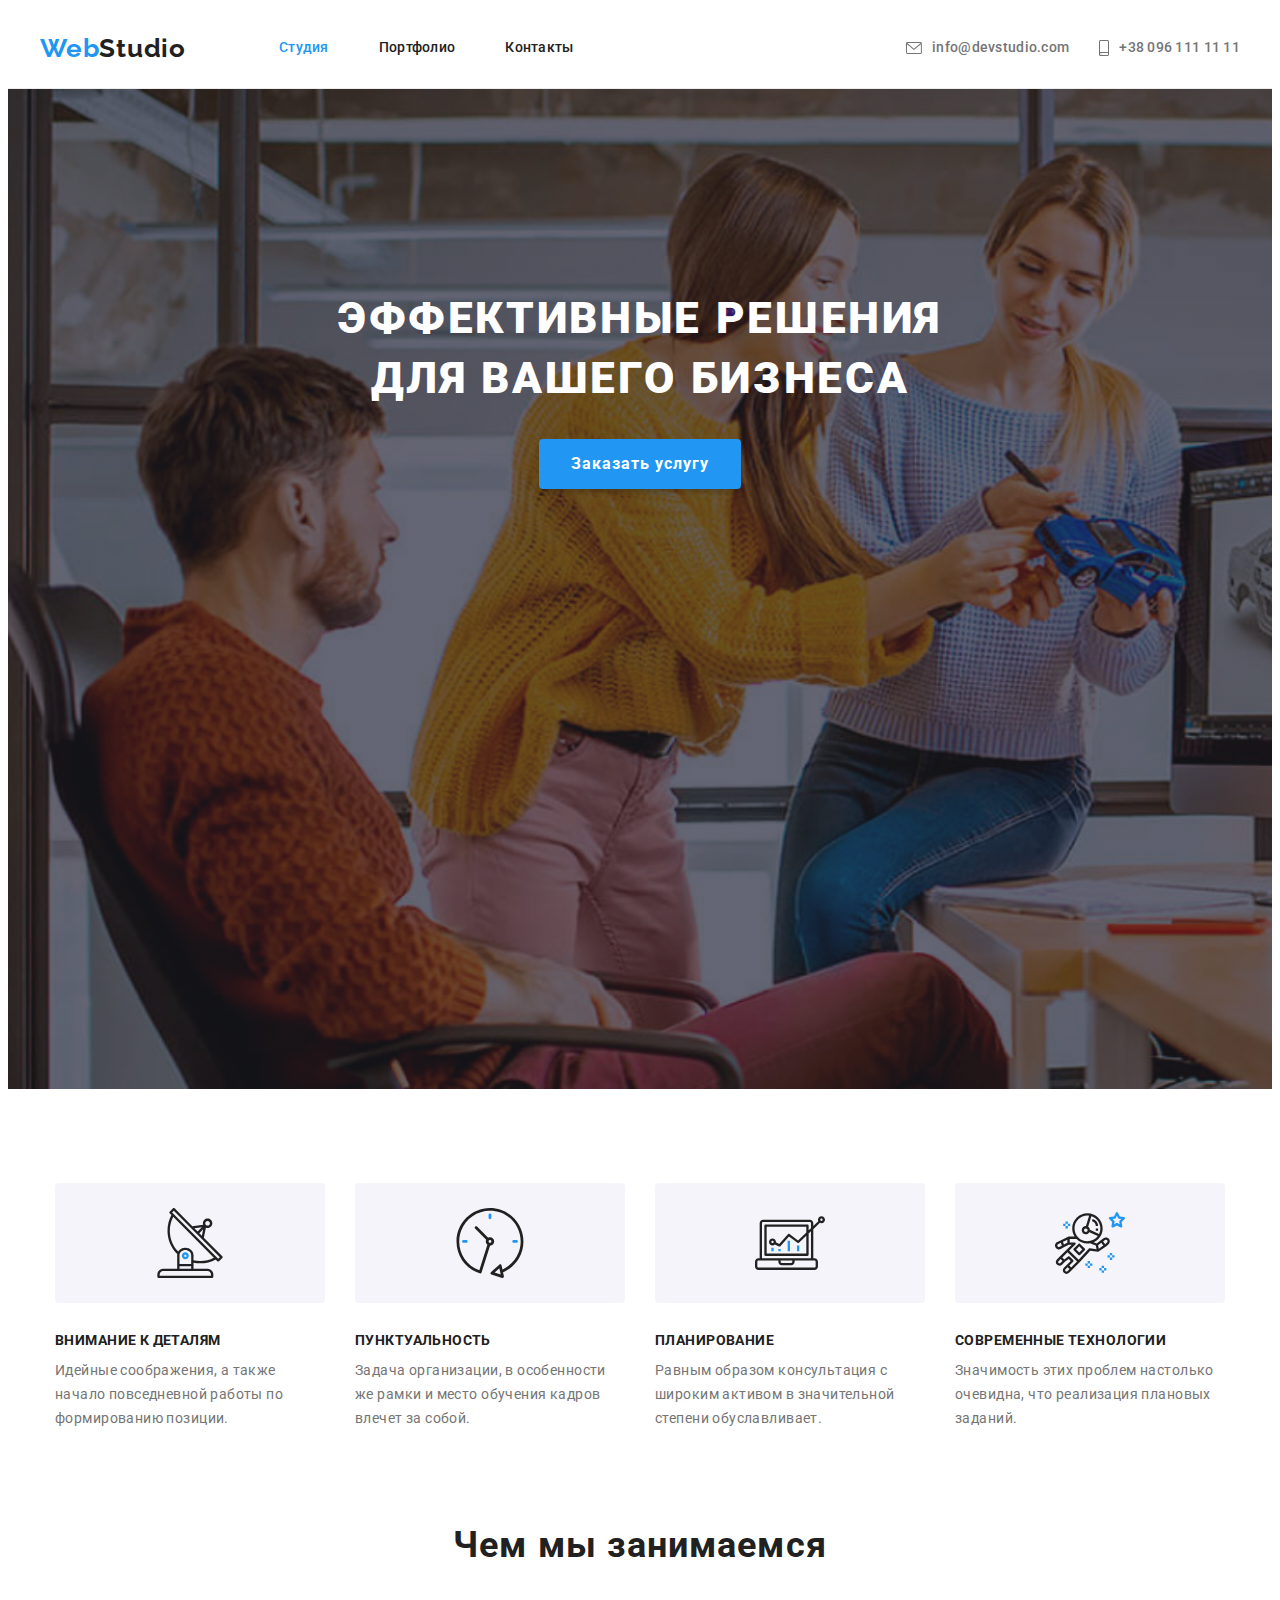
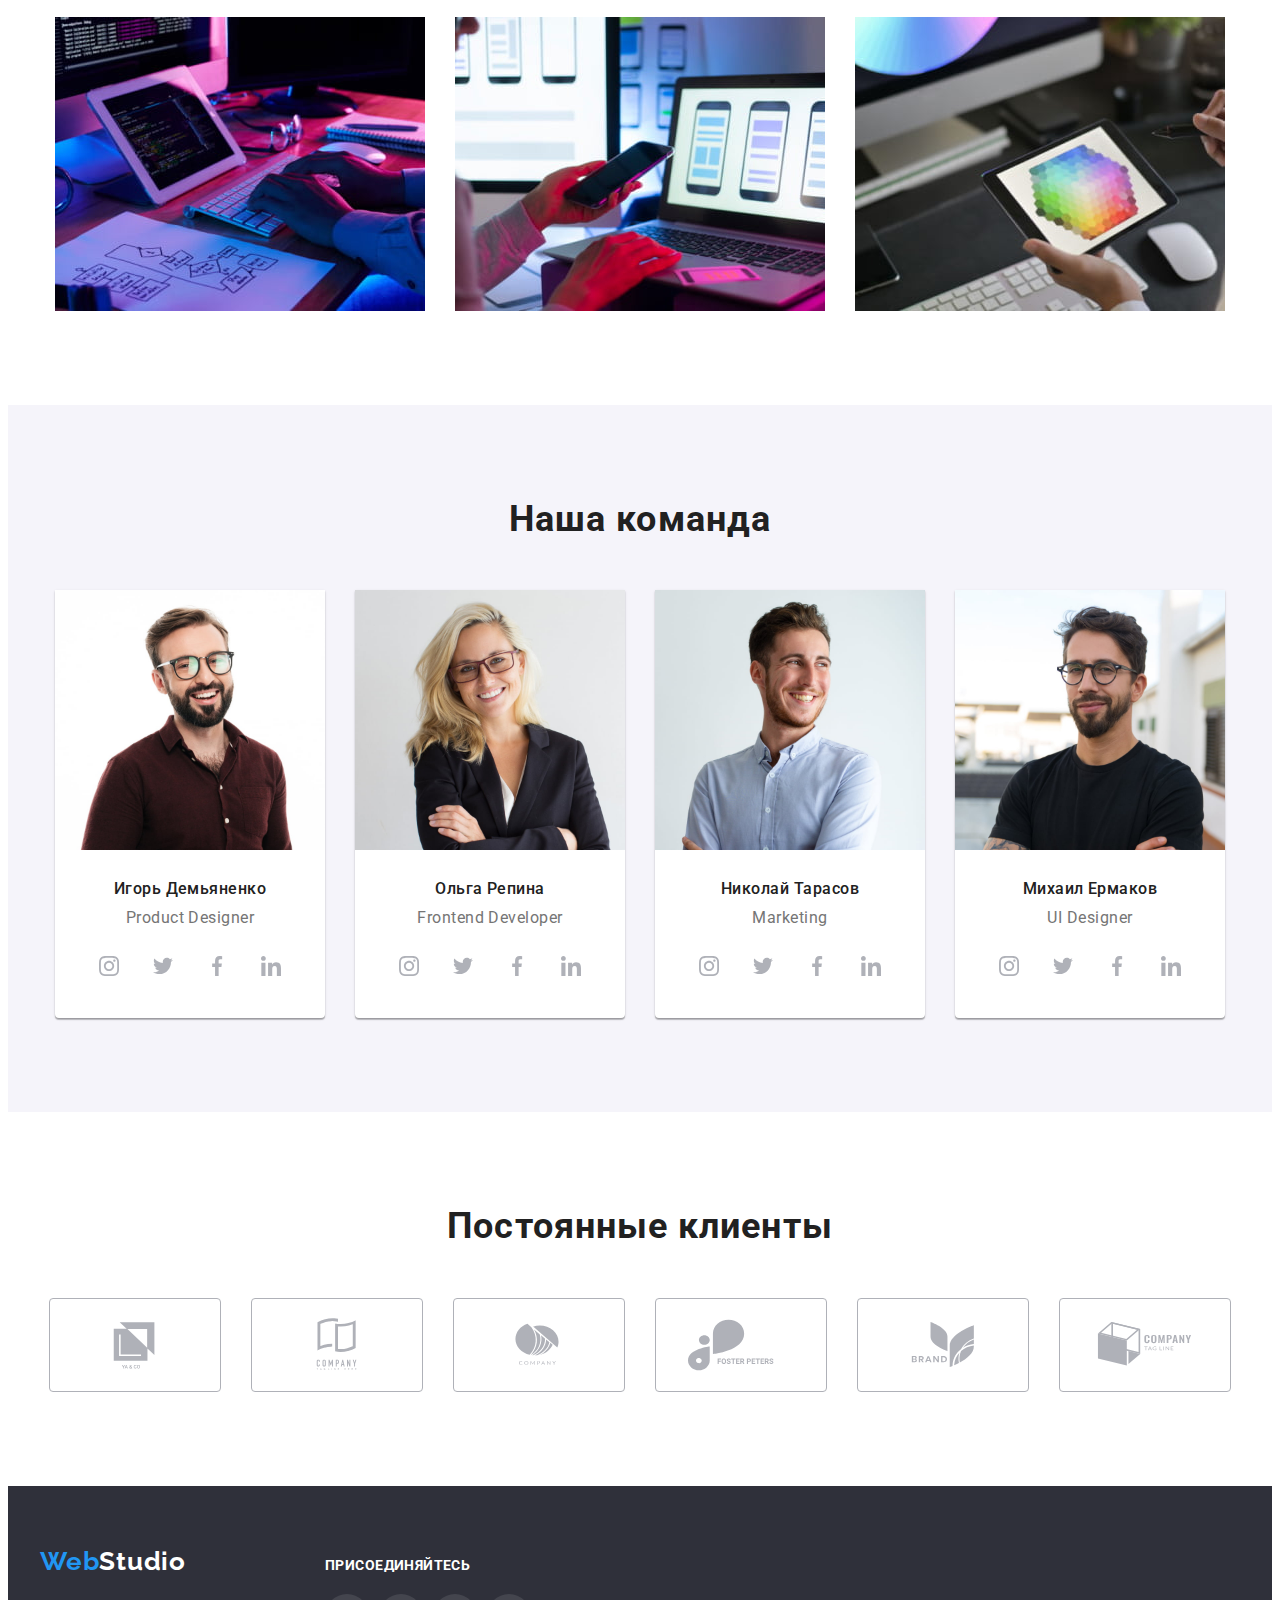
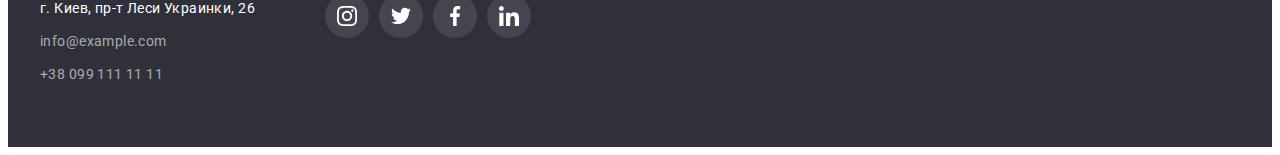
==== index.html @ 0c23c4dd "Initial commit" ====
<!DOCTYPE html>
<html lang="ru">

<head>
    <meta charset="UTF-8">
    <meta http-equiv="X-UA-Compatible" content="IE=edge">
    <meta name="viewport" content="width=device-width, initial-scale=1.0">
    <title>Document</title>    

    <link rel="preconnect" href="https://fonts.googleapis.com">
    <link rel="preconnect" href="https://fonts.gstatic.com" crossorigin>
    <link href="https://fonts.googleapis.com/css2?family=Raleway:wght@700&family=Roboto:wght@400;500;700;900&display=swap"
        rel="stylesheet">

    <link rel="stylesheet" href="https://cdnjs.cloudflare.com/ajax/libs/modern-normalize/1.1.0/modern-normalize.min.css"
        integrity="sha512-wpPYUAdjBVSE4KJnH1VR1HeZfpl1ub8YT/NKx4PuQ5NmX2tKuGu6U/JRp5y+Y8XG2tV+wKQpNHVUX03MfMFn9Q=="
        crossorigin="anonymous" referrerpolicy="no-referrer" />

    <link rel="stylesheet" href="./css/styles.css">
</head>

<body>
    <header class="header">
        <div class="container">
            <nav class="header__navigation navigation">
                <a class="navigation__logo logo" href="./index.html">
                    <p><span class="logo_accent">Web</span>Studio</p>
                </a>
                <ul class="navigation__list">
                    <li class="navigation__item">
                        <a class="navigation__link current" href="./index.html">Студия</a>
                    </li>
                    <li class="navigation__item">
                        <a class="navigation__link" href="./portfolio.html">Портфолио</a>
                    </li>
                    <li class="navigation__item">
                        <a class="navigation__link" href="#">Контакты</a>
                    </li>
                </ul>
            </nav>
            <ul class="contacts__list">
                <li class="contacts__item contacts__item_mail">
                    <a class="contacts__link" href="mailto:info@devstudio.com">
                        <svg class="contacts__link_mail">
                            <use href="./images/icons.svg#mail"></use>                            
                        </svg>
                        info@devstudio.com</a>
                </li>
                <li class="contacts__item contacts__item_phone">
                    <a class="contacts__link" href="tel:+380961111111">
                        <svg class="contacts__link_phone">
                            <use href="./images/icons.svg#smartphone"></use>
                        </svg>
                        +38 096 111 11 11</a>
                </li>
            </ul>
        </div>                
    </header>

    <main>
        <!-- hero -->
        <section class="hero hero_owerlay">
            <div class="container">
                <h1 class="hero__title">Эффективные решения для вашего бизнеса</h1>
                <button class="hero__button-order button" type="button">Заказать услугу</button>
            </div>            
        </section>

        <!-- features -->
        <section class="features section">
            <div class="container">
                <h2 class="features__title visually-hidden" aria-hidden="true" tabindex="-1">Наши особенности</h2>
                <ul class="features__list">
                    <li class="features__item">
                        <div class="features__icons">
                            <svg class="features__icon">
                                <use href="./images/icons.svg#antenna-1"></use>
                            </svg>
                        </div>
                        <h3 class="features__title">Внимание к деталям</h3>
                        <p class="features__description">Идейные соображения, а также начало повседневной работы по формированию
                            позиции.</p>
                    </li>
                    <li class="features__item">
                        <div class="features__icons">
                            <svg class="features__icon">
                                <use href="./images/icons.svg#clock-2"></use>
                            </svg>
                        </div>
                        <h3 class="features__title">Пунктуальность</h3>
                        <p class="features__description">Задача организации, в особенности же рамки и место обучения кадров влечет за
                            собой.</p>
                    </li>
                    <li class="features__item">
                        <div class="features__icons">
                            <svg class="features__icon">
                                <use href="./images/icons.svg#diagram-3"></use>
                            </svg>
                        </div>
                        <h3 class="features__title">Планирование</h3>
                        <p class="features__description">Равным образом консультация с широким активом в значительной степени
                            обуславливает.</p>
                    </li>
                    <li class="features__item">
                        <div class="features__icons">
                            <svg class="features__icon">
                                <use href="./images/icons.svg#astronaut-4"></use>
                            </svg>
                        </div>
                        <h3 class="features__title">Современные технологии</h3>
                        <p class="features__description">Значимость этих проблем настолько очевидна, что реализация плановых заданий.
                        </p>
                    </li>
                </ul>
            </div>            
        </section>

        <!-- job-types -->
        <section class="job-types section">
            <div class="container">
                <h2 class="job-types__title">Чем мы занимаемся</h2>
                <ul class="job-types__list">
                    <li class="job-types__item">
                        <img class="job-types__img" src="./images/job-types/img-1.jpg" width="370" height="294" alt="человек программирует на планшете">
                    </li>
                    <li class="job-types__item">
                        <img class="job-types__img" src="./images/job-types/img-2.jpg" width="370" height="294"
                            alt="человек смотрит дизайн приложения на мониторе компьютера">
                    </li>
                    <li class="job-types__item">
                        <img class="job-types__img" src="./images/job-types/img-3.jpg" width="370" height="294" alt="на планшете изображена цветовая схема">
                    </li>
                </ul>
            </div>            
        </section>

        <!-- team -->
        <section class="team section">
            <div class="container">
                <h2 class="team__title">Наша команда</h2>
                <ul class="team__list">
                    <li class="team__item">
                        <img class="team__item-img" src="./images/team/card-1.jpg" width="270" height="260" alt="фото разработчика Игоря Демьяненко">
                        <h3 class="team__item-title">Игорь Демьяненко</h3>
                        <p class="team__item-subtitle">Product Designer</p>
                        <ul class="team__socials-list socials__list">
                            <li class="team__socials-item socials__item">
                                <a class="team__socials-link socials__link" href="#">
                                    <svg class="socials__icon">
                                        <use href="./images/icons.svg#instagram"></use>
                                    </svg>
                                </a>
                            </li>
                            <li class="team__socials-item socials__item">
                                <a class="team__socials-link socials__link" href="#">
                                    <svg class="socials__icon">
                                        <use href="./images/icons.svg#twitter"></use>
                                    </svg>
                                </a>
                            </li>
                            <li class="team__socials-item socials__item">
                                <a class="team__socials-link socials__link" href="#">
                                    <svg class="socials__icon">
                                        <use href="./images/icons.svg#facebook"></use>
                                    </svg>
                                </a>
                            </li>
                            <li class="team__socials-item socials__item">
                                <a class="team__socials-link socials__link" href="#">
                                    <svg class="socials__icon">
                                        <use href="./images/icons.svg#linkedin"></use>
                                    </svg>
                                </a>
                            </li>
                        </ul>
                    </li>
                    <li class="team__item">
                        <img class="team__item-img" src="./images/team/card-2.jpg" width="270" height="260" alt="фото разработчика Ольги Репиной">
                        <h3 class="team__item-title">Ольга Репина</h3>
                        <p class="team__item-subtitle">Frontend Developer</p>
                        <ul class="team__socials-list socials__list">
                            <li class="team__socials-item socials__item">
                                <a class="team__socials-link socials__link" href="#">
                                    <svg class="socials__icon">
                                        <use href="./images/icons.svg#instagram"></use>
                                    </svg>
                                </a>
                            </li>
                            <li class="team__socials-item socials__item">
                                <a class="team__socials-link socials__link" href="#">
                                    <svg class="socials__icon">
                                        <use href="./images/icons.svg#twitter"></use>
                                    </svg>
                                </a>
                            </li>
                            <li class="team__socials-item socials__item">
                                <a class="team__socials-link socials__link" href="#">
                                    <svg class="socials__icon">
                                        <use href="./images/icons.svg#facebook"></use>
                                    </svg>
                                </a>
                            </li>
                            <li class="team__socials-item socials__item">
                                <a class="team__socials-link socials__link" href="#">
                                    <svg class="socials__icon">
                                        <use href="./images/icons.svg#linkedin"></use>
                                    </svg>
                                </a>
                            </li>
                        </ul>
                    </li>
                    <li class="team__item">
                        <img class="team__item-img" src="./images/team/card-3.jpg" width="270" height="260" alt="фото разработчика Николая Тарасова">
                        <h3 class="team__item-title">Николай Тарасов</h3>
                        <p class="team__item-subtitle">Marketing</p>
                        <ul class="team__socials-list socials__list">
                            <li class="team__socials-item socials__item">
                                <a class="team__socials-link socials__link" href="#">
                                    <svg class="socials__icon">
                                        <use href="./images/icons.svg#instagram"></use>
                                    </svg>
                                </a>
                            </li>
                            <li class="team__socials-item socials__item">
                                <a class="team__socials-link socials__link" href="#">
                                    <svg class="socials__icon">
                                        <use href="./images/icons.svg#twitter"></use>
                                    </svg>
                                </a>
                            </li>
                            <li class="team__socials-item socials__item">
                                <a class="team__socials-link socials__link" href="#">
                                    <svg class="socials__icon">
                                        <use href="./images/icons.svg#facebook"></use>
                                    </svg>
                                </a>
                            </li>
                            <li class="team__socials-item socials__item">
                                <a class="team__socials-link socials__link" href="#">
                                    <svg class="socials__icon">
                                        <use href="./images/icons.svg#linkedin"></use>
                                    </svg>
                                </a>
                            </li>
                        </ul>
                    </li>
                    <li class="team__item">
                        <img class="team__item-img" src="./images/team/card-4.jpg" width="270" height="260" alt="фото разработчика Михаила Ермакова">
                        <h3 class="team__item-title">Михаил Ермаков</h3>
                        <p class="team__item-subtitle">UI Designer</p>
                        <ul class="team__socials-list socials__list">
                            <li class="team__socials-item socials__item">
                                <a class="team__socials-link socials__link" href="#">
                                    <svg class="socials__icon">
                                        <use href="./images/icons.svg#instagram"></use>
                                    </svg>
                                </a>
                            </li>
                            <li class="team__socials-item socials__item">
                                <a class="team__socials-link socials__link" href="#">
                                    <svg class="socials__icon">
                                        <use href="./images/icons.svg#twitter"></use>
                                    </svg>
                                </a>
                            </li>
                            <li class="team__socials-item socials__item">
                                <a class="team__socials-link socials__link" href="#">
                                    <svg class="socials__icon">
                                        <use href="./images/icons.svg#facebook"></use>
                                    </svg>
                                </a>
                            </li>
                            <li class="team__socials-item socials__item">
                                <a class="team__socials-link socials__link" href="#">
                                    <svg class="socials__icon">
                                        <use href="./images/icons.svg#linkedin"></use>
                                    </svg>
                                </a>
                            </li>
                        </ul>
                    </li>
                </ul>
            </div>            
        </section>

        <!-- clients -->
        <section class="clients section">
            <div class="container">
                <h2 class="clients__title">Постоянные клиенты</h2>
                <ul class="clients__list">
                    <li class="clients__item">
                        <a href="#" class="clients__link">
                            <svg class="clients__icon">
                                <use href="./images/icons.svg#client-1"></use>
                            </svg>
                        </a>
                    </li>
                    <li class="clients__item">
                        <a href="#" class="clients__link">
                            <svg class="clients__icon">
                                <use href="./images/icons.svg#client-2"></use>
                            </svg>
                        </a>
                    </li>
                    <li class="clients__item">
                        <a href="#" class="clients__link">
                            <svg class="clients__icon">
                                <use href="./images/icons.svg#client-3"></use>
                            </svg>
                        </a>
                    </li>
                    <li class="clients__item">
                        <a href="#" class="clients__link">
                            <svg class="clients__icon">
                                <use href="./images/icons.svg#client-4"></use>
                            </svg>
                        </a>
                    </li>
                    <li class="clients__item">
                        <a href="#" class="clients__link">
                            <svg class="clients__icon">
                                <use href="./images/icons.svg#client-5"></use>
                            </svg>
                        </a>
                    </li>
                    <li class="clients__item">
                        <a href="#" class="clients__link">
                            <svg class="clients__icon">
                                <use href="./images/icons.svg#client-6"></use>
                            </svg>
                        </a>
                    </li>
                </ul>
            </div>
        </section>
    </main>

    <footer class="footer">
        <div class="container">
            <div class="footer__flex-contsiner">
                <div class="footer__flex-item">
                    <a class="footer__logo logo" href="./index.html">
                        <p><span class="logo_accent">Web</span>Studio</p>
                    </a>
                    <address class="footer__address">
                        <ul class="address__list">
                            <li class="address__item">
                                <a class="address__link" href="https://goo.gl/maps/WGsZqFexePuv4Tt99" target="_blank"
                                    rel="noonoreferrer nofollow">г. Киев, пр-т Леси Украинки, 26</a>
                            </li>
                            <li class="address__item">
                                <a class="address__link" href="mailto:info@example.com">info@example.com</a>
                            </li>
                            <li class="address__item">
                                <a class="address__link" href="tel:+380991111111">+38 099 111 11 11</a>
                            </li>
                        </ul>
                    </address>
                </div>
                <div class="footer__flex-item">
                    <h2 class="footer__socilas-title">Присоединяйтесь</h2>
                    <ul class="footer__socials-list socials__list">
                        <li class="footer__socials-item socials__item">
                            <a class="footer__socials-link socials__link" href="#">
                                <svg class="socials__icon">
                                    <use href="./images/icons.svg#instagram"></use>
                                </svg>
                            </a>
                        </li>
                        <li class="footer__socials-item socials__item">
                            <a class="footer__socials-link socials__link" href="#">
                                <svg class="socials__icon">
                                    <use href="./images/icons.svg#twitter"></use>
                                </svg>
                            </a>
                        </li>
                        <li class="footer__socials-item socials__item">
                            <a class="footer__socials-link socials__link" href="#">
                                <svg class="socials__icon">
                                    <use href="./images/icons.svg#facebook"></use>
                                </svg>
                            </a>
                        </li>
                        <li class="footer__socials-item socials__item">
                            <a class="footer__socials-link socials__link" href="#">
                                <svg class="socials__icon">
                                    <use href="./images/icons.svg#linkedin"></use>
                                </svg>
                            </a>
                        </li>
                    </ul>
                </div>
            </div>           
        </div>        
    </footer>
</body>
</html>
---- css/styles.css ----
/* colors */
:root {
  /* fonts */
  --main-font: 'Roboto', sans-serif;
  --secondary-font: 'Raleway', sans-serif;

  /* bg-color */
  --main-bg-color: #fff;
  --secondary-bg-color: #2f303a;
  --third-bg-color: #f5f4fa;

  /* text-color */
  --title-color: #212121;
  --main-text-color: #757575;
  --accent-color: #2196f3;
  --accent-btn-color: #188ce8;
  --fill-color: #afb1b8;
  --footer-contacts-color: rgba(255, 255, 255, 0.6);

  /* other color */
  --header-border-color: #ececec;
  --footer-socials-bg-color: rgba(255, 255, 255, 0.1);
  --project-border-color: #eee;
}

/* Declaration order */
/* Positioning */
/* Box-model */
/* Typography */
/* Visual */
/* Misc */

/* default styles */

body {
  font-family: var(--main-font);
  font-weight: 400;
  color: var(--main-text-color);
  background-color: var(--main-bg-color);
}

h1,
h2,
h3,
p {
  margin: 0;
  padding: 0;
}

a {
  text-decoration: none;
  color: inherit;
}

button {
  font-family: inherit;
  cursor: pointer;
  border: none;
}

ul {
  margin: 0;
  padding: 0;
  list-style: none;
}

address {
  font-style: normal;
}

img {
  display: block;
  max-width: 100%;
  height: auto;
}

.outline {
  outline: 2px solid lime;
}

.container {
  max-width: 1200px;
  margin: 0 auto;
  padding-left: 15px;
  padding-right: 15px;
}

.section {
  padding: 94px 0;
}

.logo {
  font-family: var(--secondary-font);
  font-weight: 700;
  font-size: 26px;
  line-height: 1.19;
  letter-spacing: 0.03em;
}

.logo_accent {
  color: var(--accent-color);
}

.button {
  padding: 10px 32px;
  color: var(--main-bg-color);
  background-color: var(--accent-color);
  box-shadow: 0px 4px 4px rgba(0, 0, 0, 0.15);
  border-radius: 4px;
  transition: all 0.3s ease-in-out;
}

.button:hover,
.button:focus {
  background-color: var(--accent-btn-color);
}

.visually-hidden {
  position: absolute;
  white-space: nowrap;
  width: 1px;
  height: 1px;
  overflow: hidden;
  border: 0;
  padding: 0;
  clip: rect(0 0 0 0);
  clip-path: inset(50%);
  margin: -1px;
}

/* header */
.header {
  max-height: 80px;
  border-bottom: 1px solid var(--header-border-color);
}

.header > .container {
  display: flex;
}

.header__navigation {
  display: flex;
  align-items: center;
}

.navigation__list,
.contacts__list {
  display: flex;
  font-weight: 500;
  font-size: 14px;
  line-height: 1.14;
  letter-spacing: 0.02em;
}

.navigation__item:not(:last-child) {
  margin-right: 50px;
}

.navigation__link,
.contacts__link {
  display: inline-flex;
  align-items: center;
  padding-top: 32px;
  padding-bottom: 32px;
  transition: all 0.3s ease-in-out;
}

.navigation__logo {
  display: block;
  margin-right: 93px;
  color: var(--title-color);
}

.navigation__link {
  color: var(--title-color);
}

.navigation__link:hover,
.navigation__link:focus,
.navigation__link.current {
  color: var(--accent-color);
}

.contacts__list {
  margin-left: auto;
}

.contacts__item:not(:last-child) {
  margin-right: 30px;
}

.contacts__link {
  color: var(--main-text-color);
}

.contacts__link:hover,
.contacts__link:focus {
  color: var(--accent-color);
  fill: var(--accent-color);
}

.contacts__link_mail,
.contacts__link_phone {
  margin-right: 10px;
}

.contacts__link_mail {
  width: 16px;
  height: 12px;
}

.contacts__link_phone {
  width: 10px;
  height: 16px;
}

/* footer */
.footer {
  padding: 60px 0;
  font-size: 14px;
  line-height: 1.71;
  letter-spacing: 0.03em;
  color: var(--footer-contacts-color);
  background-color: var(--secondary-bg-color);
}

.footer__flex-contsiner {
  display: flex;
  align-items: baseline;
}

.footer__flex-item:nth-child(1) {
  margin-right: 70px;
}

.footer__logo {
  display: inline-block;
  margin-bottom: 20px;
  color: var(--main-bg-color);
}

.address__item:not(:last-child) {
  margin-bottom: 9px;
}

.address__link[target] {
  color: var(--main-bg-color);
}

.footer__socilas-title {
  margin-bottom: 20px;
  font-weight: 700;
  font-size: 14px;
  line-height: 1.14;
  letter-spacing: 0.03em;
  text-transform: uppercase;
  color: var(--main-bg-color);
}

.footer__socials-link.socials__link {
  color: var(--main-bg-color);
  background-color: var(--footer-socials-bg-color);
}

/* styles index.html */

/* hero */
.hero {
  padding: 200px 0;
  text-align: center;
  background-color: var(--secondary-bg-color);
}

.hero_owerlay {
  max-width: 1600px;
  height: 600px;
  margin-left: auto;
  margin-right: auto;
  background-image: linear-gradient(to right, rgba(47, 48, 58, 0.4), rgba(47, 48, 58, 0.4)),
    url('../images/hero/hero-bg.jpg');
  background-size: cover;
}

.hero__title {
  margin-right: auto;
  margin-bottom: 30px;
  margin-left: auto;
  max-width: 696px;

  font-weight: 900;
  font-size: 44px;
  line-height: 1.36;

  letter-spacing: 0.06em;
  text-transform: uppercase;
  color: var(--main-bg-color);
}

.hero__button-order {
  font-weight: 700;
  font-size: 16px;
  line-height: 1.87;
  letter-spacing: 0.06em;
}

/* features */
.features.section {
  padding-bottom: 0;
}

.features__list,
.job-types__list,
.team__list {
  display: flex;
  justify-content: center;
  gap: 30px;
}

.features__item {
  max-width: 270px;
}

.features__icons {
  display: inline-flex;
  justify-content: center;
  align-items: center;
  width: 100%;
  height: 120px;
  margin-bottom: 30px;
  background-color: var(--third-bg-color);
  border-radius: 4px;
}

.features__icon {
  width: 70px;
  height: 70px;
}

.features__title {
  margin-bottom: 10px;
  font-weight: 700;
  font-size: 14px;
  line-height: 1.14;
  letter-spacing: 0.03em;
  text-transform: uppercase;
  color: var(--title-color);
}

.features__description {
  font-size: 14px;
  line-height: 1.71;
  letter-spacing: 0.03em;
}

/* job-types */
.job-types__title,
.team__title,
.clients__title {
  margin-bottom: 50px;
  font-weight: 700;
  font-size: 36px;
  line-height: 1.16;
  text-align: center;
  letter-spacing: 0.03em;
  color: var(--title-color);
}

/* team */
.team {
  background-color: var(--third-bg-color);
}

/* .team__list {
  display: flex;
  justify-content: center;
  gap: 30px;
} */

.team__item {
  padding-bottom: 30px;
  max-width: 270px;
  background-color: var(--main-bg-color);
  box-shadow: 0px 1px 3px rgba(0, 0, 0, 0.12), 0px 1px 1px rgba(0, 0, 0, 0.14),
    0px 2px 1px rgba(0, 0, 0, 0.2);
  border-radius: 0px 0px 4px 4px;
}

.team__item-img {
  margin-bottom: 30px;
}

.team__item-title {
  margin-bottom: 10px;
  font-weight: 500;
  font-size: 16px;
  line-height: 1.18;
  text-align: center;
  letter-spacing: 0.03em;
  color: var(--title-color);
}

.team__item-subtitle {
  margin-bottom: 16px;
  font-size: 16px;
  line-height: 1.18;
  text-align: center;
  letter-spacing: 0.03em;
}

.socials__list {
  display: flex;
  justify-content: center;
  gap: 10px;
}

.socials__link {
  display: inline-flex;
  justify-content: center;
  align-items: center;
  width: 44px;
  height: 44px;
  color: var(--fill-color);
  background-color: var(--main-bg-color);
  border-radius: 50%;
  transition: all 0.3s ease-in;
}

.socials__link:hover,
.socials__link:focus {
  color: var(--main-bg-color);
  background-color: var(--accent-color);
}

.socials__icon {
  width: 20px;
  height: 20px;
}

/* clients */
.clients__list {
  display: flex;
  justify-content: center;
  gap: 30px;
}

.clients__link {
  display: inline-flex;
  justify-content: center;
  align-items: center;
  width: 170px;
  height: 92px;
  color: var(--fill-color);
  border: 1px solid #afb1b8;
  border-radius: 4px;
  transition: all 0.3s ease-in;
}

.clients__link:hover,
.clients__link:focus {
  border-color: var(--accent-color);
  color: var(--accent-color);
}

.clients__icon {
  width: 106px;
  height: 60px;
}

/* styles portfolio.html */

/* filters */
.filters__list {
  display: flex;
  justify-content: center;
  margin-bottom: 50px;
}

.filters__item:not(:last-child) {
  margin-right: 8px;
}

.filters__button {
  padding: 6px 22px;

  font-weight: 500;
  font-size: 16px;
  line-height: 1.62;
  letter-spacing: 0.03em;
  color: var(--title-color);

  background-color: var(--third-bg-color);
  border-radius: 4px;
  transition: all 0.3s ease-in-out;
}

.filters__button:hover,
.filters__button:focus {
  color: var(--main-bg-color);
  background-color: var(--accent-color);
  box-shadow: 0px 3px 1px rgba(0, 0, 0, 0.1), 0px 1px 2px rgba(0, 0, 0, 0.08),
    0px 2px 2px rgba(0, 0, 0, 0.12);
}

/* projects */
.projects__list {
  display: flex;
  flex-wrap: wrap;
  gap: 30px;
}

/* .projects__item {
  flex-basis: calc((100%-60px) / 3);
} */

.projects__link {
  display: inline-block;
}

.projects__link:hover,
.projects__link:focus {
  box-shadow: 0px 1px 1px rgba(0, 0, 0, 0.12), 0px 4px 4px rgba(0, 0, 0, 0.06),
    1px 4px 6px rgba(0, 0, 0, 0.16);
}

.projects__text {
  padding: 20px 24px;
  border-right: 1px solid var(--project-border-color);
  border-bottom: 1px solid var(--project-border-color);
  border-left: 1px solid var(--project-border-color);
}

.projects__title {
  margin-bottom: 4px;
  font-weight: bold;
  font-size: 18px;
  line-height: 2;
  letter-spacing: 0.06em;
  color: var(--title-color);
}

.projects__subtitle {
  font-size: 16px;
  line-height: 1.87;
  letter-spacing: 0.03em;
}
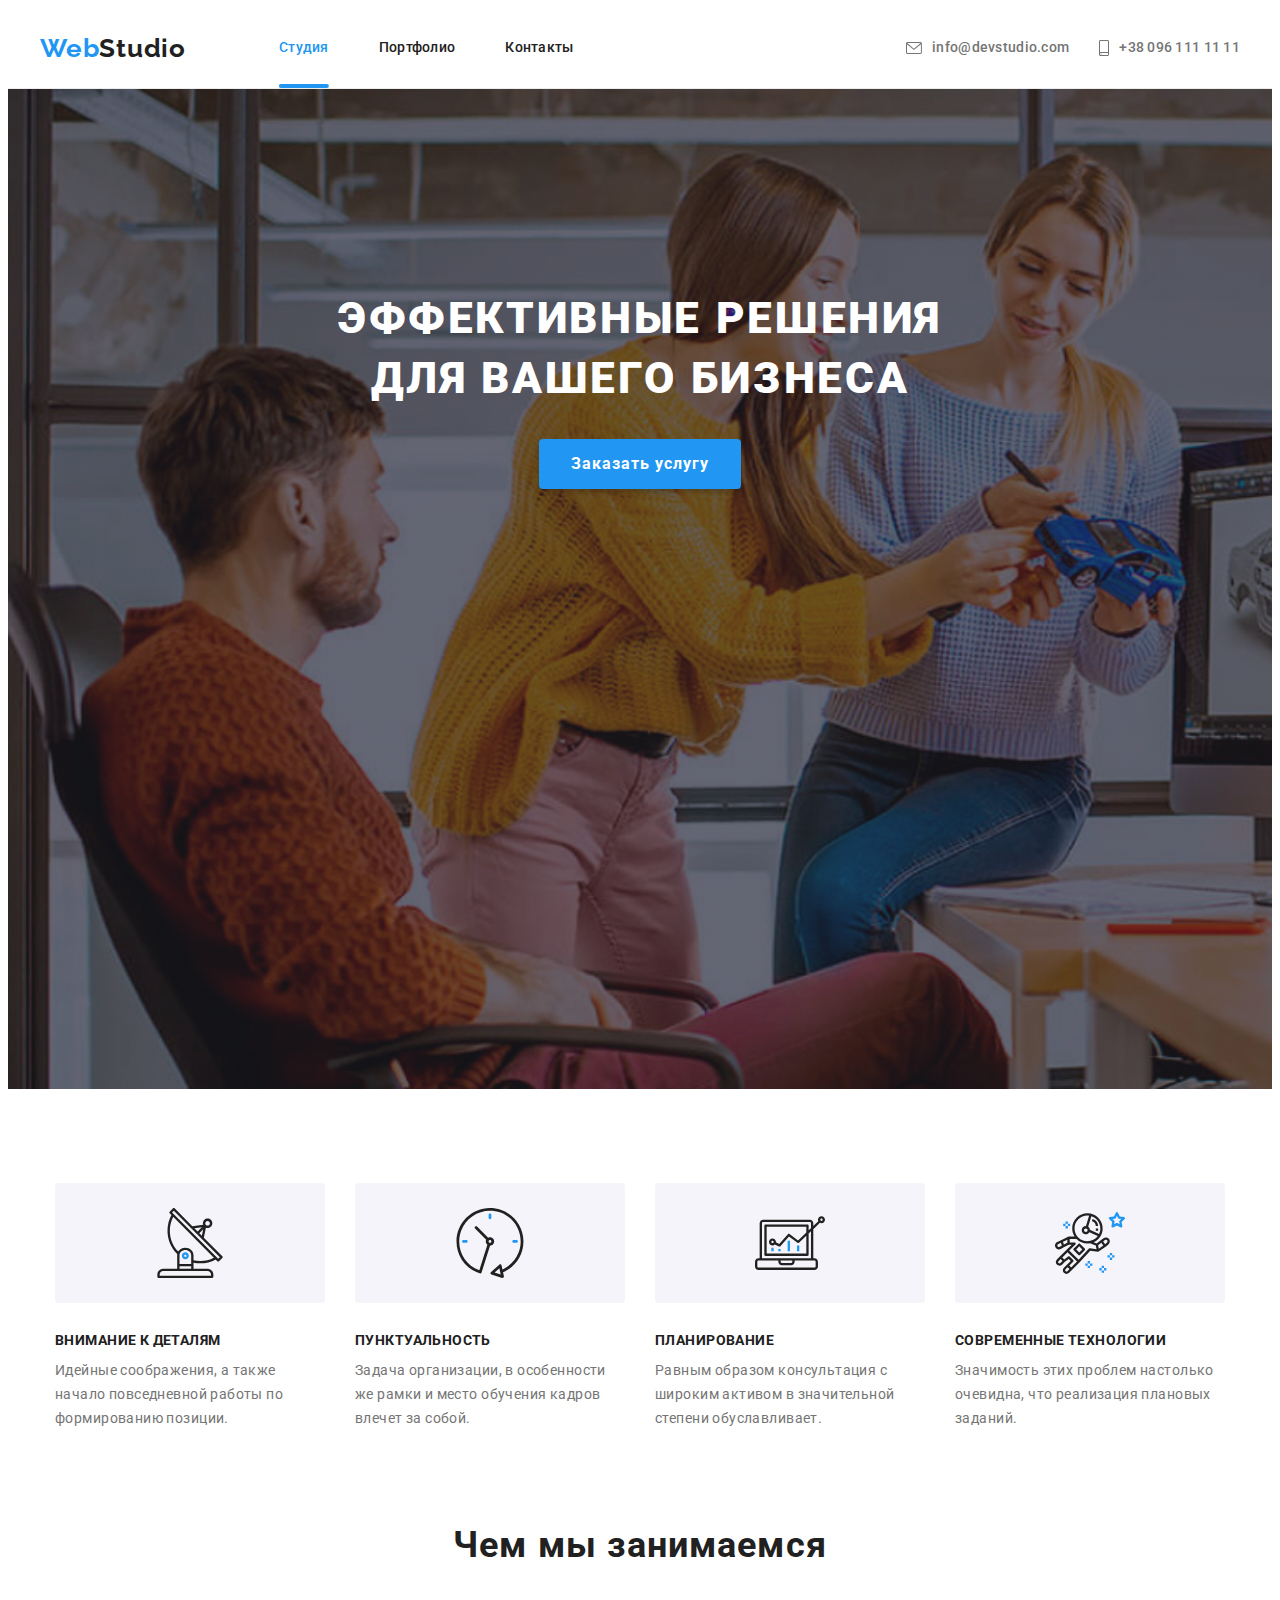
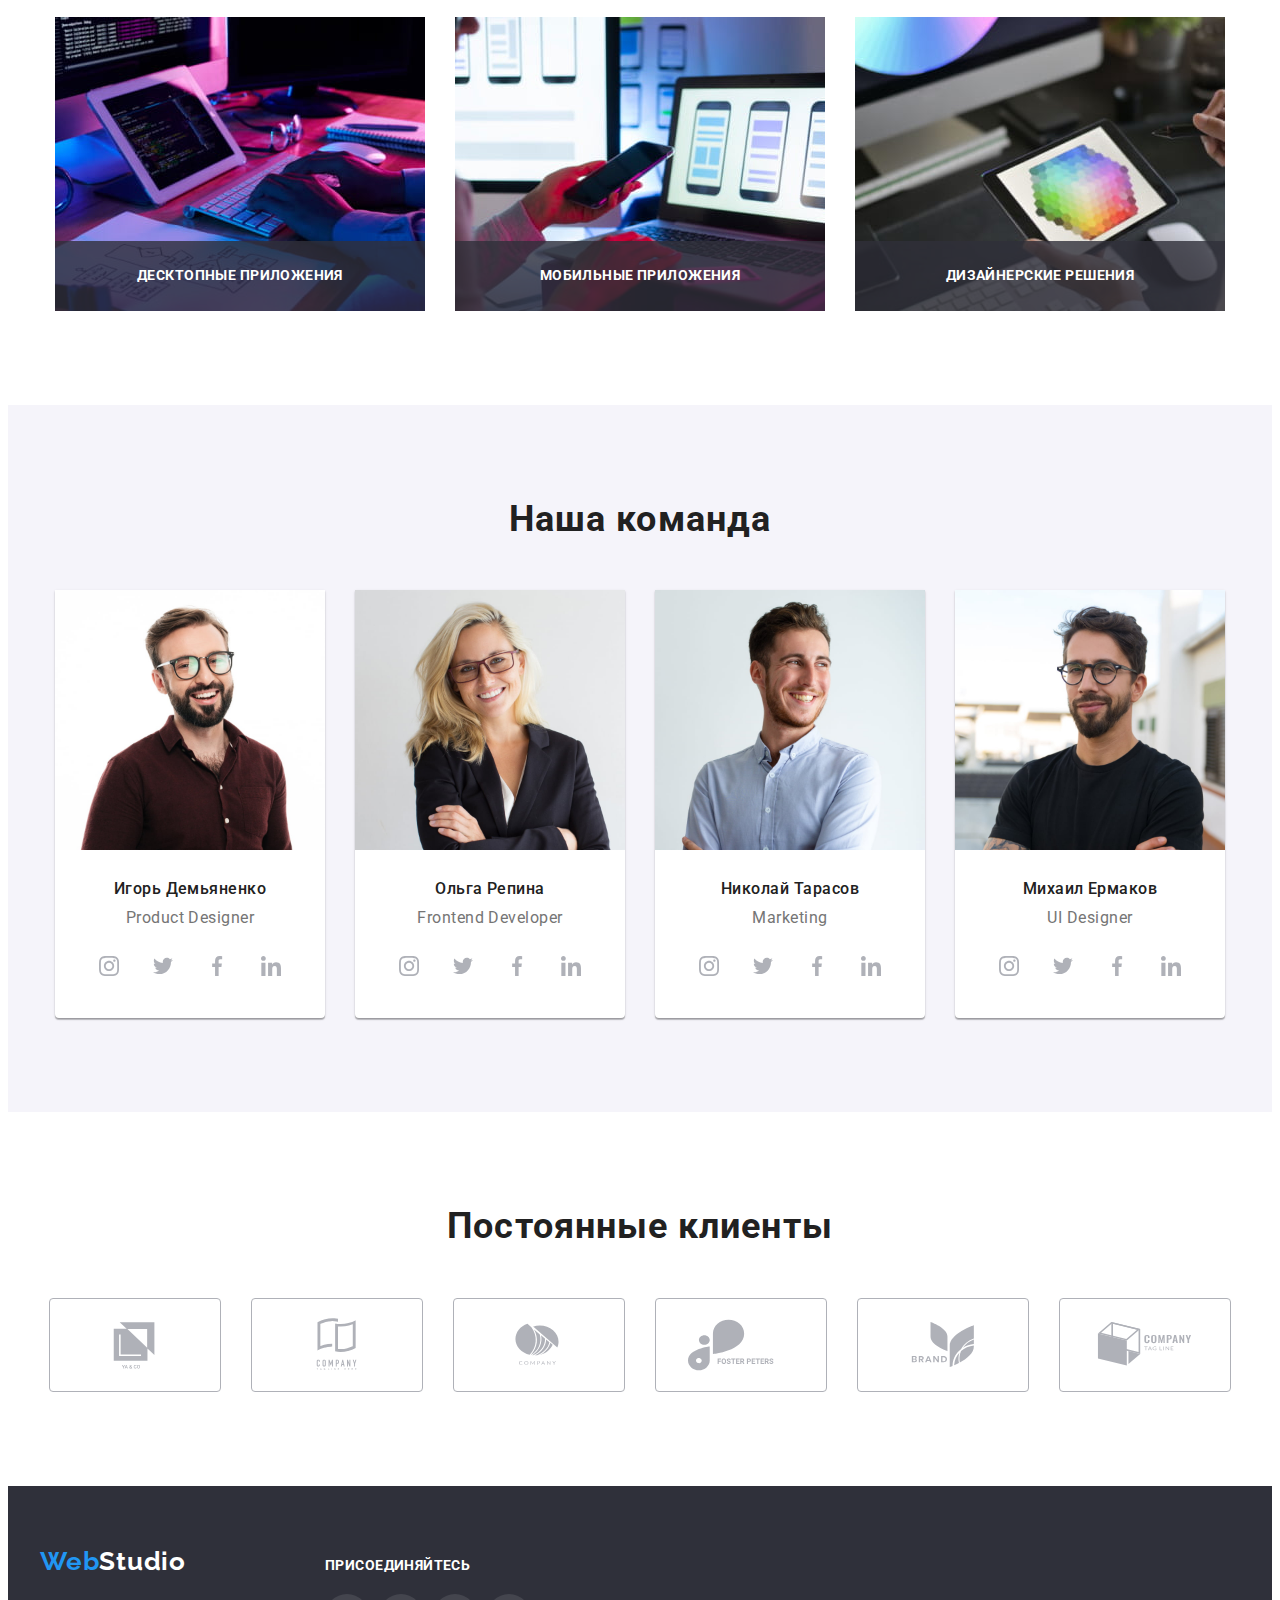
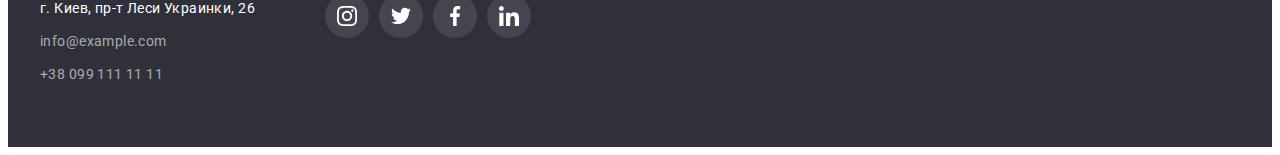
==== commit 479b4866: "hw5" ====
--- a/index.html
+++ b/index.html
@@ -17,6 +17,8 @@
         crossorigin="anonymous" referrerpolicy="no-referrer" />
 
     <link rel="stylesheet" href="./css/styles.css">
+
+    <script defer src="./js/modal.js"></script>
 </head>
 
 <body>
@@ -62,7 +64,7 @@
         <section class="hero hero_owerlay">
             <div class="container">
                 <h1 class="hero__title">Эффективные решения для вашего бизнеса</h1>
-                <button class="hero__button-order button" type="button">Заказать услугу</button>
+                <button data-modal-open class="hero__button-order button" type="button">Заказать услугу</button>
             </div>            
         </section>
 
@@ -121,14 +123,24 @@
                 <h2 class="job-types__title">Чем мы занимаемся</h2>
                 <ul class="job-types__list">
                     <li class="job-types__item">
-                        <img class="job-types__img" src="./images/job-types/img-1.jpg" width="370" height="294" alt="человек программирует на планшете">
+                        <div class="job-types-thumb">
+                            <img class="job-types__img" src="./images/job-types/img-1.jpg" width="370" height="294" alt="человек программирует на планшете">
+                            <p class="job-types__subtitle">Десктопные приложения</p>
+                        </div>
+                        
                     </li>
                     <li class="job-types__item">
-                        <img class="job-types__img" src="./images/job-types/img-2.jpg" width="370" height="294"
+                        <div class="job-types-thumb">
+                            <img class="job-types__img" src="./images/job-types/img-2.jpg" width="370" height="294"
                             alt="человек смотрит дизайн приложения на мониторе компьютера">
+                            <p class="job-types__subtitle">Мобильные приложения</p>
+                        </div>                        
                     </li>
                     <li class="job-types__item">
-                        <img class="job-types__img" src="./images/job-types/img-3.jpg" width="370" height="294" alt="на планшете изображена цветовая схема">
+                        <div class="job-types-thumb">
+                            <img class="job-types__img" src="./images/job-types/img-3.jpg" width="370" height="294" alt="на планшете изображена цветовая схема">
+                            <p class="job-types__subtitle">Дизайнерские решения</p>
+                        </div>                        
                     </li>
                 </ul>
             </div>            
@@ -393,5 +405,15 @@
             </div>           
         </div>        
     </footer>
+
+    <div data-modal class="backdrop">
+        <div class="modal">            
+            <button data-modal-close class="modal__close">
+                <svg class="modal__close-icon">
+                    <use href="./images/icons.svg#close"></use>
+                </svg>
+            </button>
+        </div>
+    </div>
 </body>
 </html>--- a/css/styles.css
+++ b/css/styles.css
@@ -8,6 +8,8 @@
   --main-bg-color: #fff;
   --secondary-bg-color: #2f303a;
   --third-bg-color: #f5f4fa;
+  --backdrop-bg-color: rgba(0, 0, 0, 0.2);
+  --projects-overlay-bg-color: rgba(33, 150, 243, 0.9);
 
   /* text-color */
   --title-color: #212121;
@@ -21,6 +23,7 @@
   --header-border-color: #ececec;
   --footer-socials-bg-color: rgba(255, 255, 255, 0.1);
   --project-border-color: #eee;
+  --job-types-subtitle-bg: rgba(47, 48, 58, 0.8);
 }
 
 /* Declaration order */
@@ -107,7 +110,7 @@
   background-color: var(--accent-color);
   box-shadow: 0px 4px 4px rgba(0, 0, 0, 0.15);
   border-radius: 4px;
-  transition: all 0.3s ease-in-out;
+  transition: background-color 250ms cubic-bezier(0.4, 0, 0.2, 1);
 }
 
 .button:hover,
@@ -128,6 +131,66 @@
   margin: -1px;
 }
 
+.backdrop {
+  position: absolute;
+  top: -1000px;
+  right: 0;
+  bottom: 0;
+  left: 0;
+
+  display: flex;
+  justify-content: center;
+  align-items: center;
+
+  background: var(--backdrop-bg-color);
+  z-index: 999;
+  visibility: hidden;
+  opacity: 0;
+  transition: 250ms ease-in;
+}
+
+.backdrop-active {
+  position: fixed;
+  top: 0;
+  visibility: visible;
+  opacity: 1;
+  transition: 250ms ease-in;
+}
+
+.modal {
+  position: relative;
+  height: 581px;
+  width: 528px;
+  background-color: var(--main-bg-color);
+  box-shadow: 0px 1px 3px rgba(0, 0, 0, 0.12), 0px 1px 1px rgba(0, 0, 0, 0.14),
+    0px 2px 1px rgba(0, 0, 0, 0.2);
+  border-radius: 4px;
+}
+
+.modal__close {
+  position: absolute;
+  top: 8px;
+  right: 8px;
+  display: inline-flex;
+  justify-content: center;
+  align-items: center;
+  width: 30px;
+  height: 30px;
+  border-radius: 50%;
+  background-color: transparent;
+  border: 1px solid rgba(0, 0, 0, 0.1);
+}
+
+.modal__close:hover {
+  transition: 250ms cubic-bezier(0.4, 0, 0.2, 1);
+  transform: rotate(360deg);
+}
+
+.modal__close-icon {
+  width: 18px;
+  height: 18px;
+}
+
 /* header */
 .header {
   max-height: 80px;
@@ -141,6 +204,12 @@
 .header__navigation {
   display: flex;
   align-items: center;
+}
+
+.navigation__logo {
+  display: block;
+  margin-right: 93px;
+  color: var(--title-color);
 }
 
 .navigation__list,
@@ -162,16 +231,11 @@
   align-items: center;
   padding-top: 32px;
   padding-bottom: 32px;
-  transition: all 0.3s ease-in-out;
-}
-
-.navigation__logo {
-  display: block;
-  margin-right: 93px;
-  color: var(--title-color);
+  transition: color 250ms cubic-bezier(0.4, 0, 0.2, 1);
 }
 
 .navigation__link {
+  position: relative;
   color: var(--title-color);
 }
 
@@ -181,6 +245,18 @@
   color: var(--accent-color);
 }
 
+.current.navigation__link::after {
+  position: absolute;
+  bottom: 0;
+  right: 50%;
+  transform: translateX(50%);
+  content: '';
+  width: 100%;
+  height: 4px;
+  background-color: var(--accent-color);
+  border-radius: 2px;
+}
+
 .contacts__list {
   margin-left: auto;
 }
@@ -191,6 +267,7 @@
 
 .contacts__link {
   color: var(--main-text-color);
+  transition: fill 250ms cubic-bezier(0.4, 0, 0.2, 1);
 }
 
 .contacts__link:hover,
@@ -365,6 +442,26 @@
   color: var(--title-color);
 }
 
+.job-types-thumb {
+  position: relative;
+}
+
+.job-types__subtitle {
+  position: absolute;
+  bottom: 0;
+  padding-top: 27px;
+  padding-bottom: 27px;
+  width: 100%;
+  font-weight: 700;
+  font-size: 14px;
+  line-height: 1.14;
+  text-align: center;
+  letter-spacing: 0.03em;
+  text-transform: uppercase;
+  color: var(--main-bg-color);
+  background-color: var(--job-types-subtitle-bg);
+}
+
 /* team */
 .team {
   background-color: var(--third-bg-color);
@@ -422,7 +519,8 @@
   color: var(--fill-color);
   background-color: var(--main-bg-color);
   border-radius: 50%;
-  transition: all 0.3s ease-in;
+  transition: color 250ms cubic-bezier(0.4, 0, 0.2, 1),
+    background-color 250ms cubic-bezier(0.4, 0, 0.2, 1);
 }
 
 .socials__link:hover,
@@ -452,7 +550,8 @@
   color: var(--fill-color);
   border: 1px solid #afb1b8;
   border-radius: 4px;
-  transition: all 0.3s ease-in;
+  transition: border-color 250ms cubic-bezier(0.4, 0, 0.2, 1),
+    color 250ms cubic-bezier(0.4, 0, 0.2, 1);
 }
 
 .clients__link:hover,
@@ -481,16 +580,16 @@
 
 .filters__button {
   padding: 6px 22px;
-
   font-weight: 500;
   font-size: 16px;
   line-height: 1.62;
   letter-spacing: 0.03em;
   color: var(--title-color);
-
   background-color: var(--third-bg-color);
   border-radius: 4px;
-  transition: all 0.3s ease-in-out;
+  transition: color 250ms cubic-bezier(0.4, 0, 0.2, 1),
+    background-color 250ms cubic-bezier(0.4, 0, 0.2, 1),
+    box-shadow 250ms cubic-bezier(0.4, 0, 0.2, 1);
 }
 
 .filters__button:hover,
@@ -508,18 +607,49 @@
   gap: 30px;
 }
 
+.projects__item {
+  max-width: 370px;
+}
+
 /* .projects__item {
   flex-basis: calc((100%-60px) / 3);
 } */
 
 .projects__link {
   display: inline-block;
+  transition: box-shadow 250ms cubic-bezier(0.4, 0, 0.2, 1);
 }
 
 .projects__link:hover,
 .projects__link:focus {
   box-shadow: 0px 1px 1px rgba(0, 0, 0, 0.12), 0px 4px 4px rgba(0, 0, 0, 0.06),
     1px 4px 6px rgba(0, 0, 0, 0.16);
+}
+
+.projects__link:hover .projects__overlay,
+.projects__link:focus .projects__overlay {
+  transform: translateY(-100%);
+}
+
+.projects__thumb {
+  position: relative;
+  overflow: hidden;
+}
+
+.projects__overlay {
+  position: absolute;
+  bottom: 1;
+  padding: 63px 24px;
+  background-color: var(--projects-overlay-bg-color);
+  transform: translateY(0);
+  transition: transform 250ms cubic-bezier(0.4, 0, 0.2, 1);
+}
+
+.projects__overlay-text {
+  font-size: 18px;
+  line-height: 1.56;
+  letter-spacing: 0.03em;
+  color: var(--main-bg-color);
 }
 
 .projects__text {
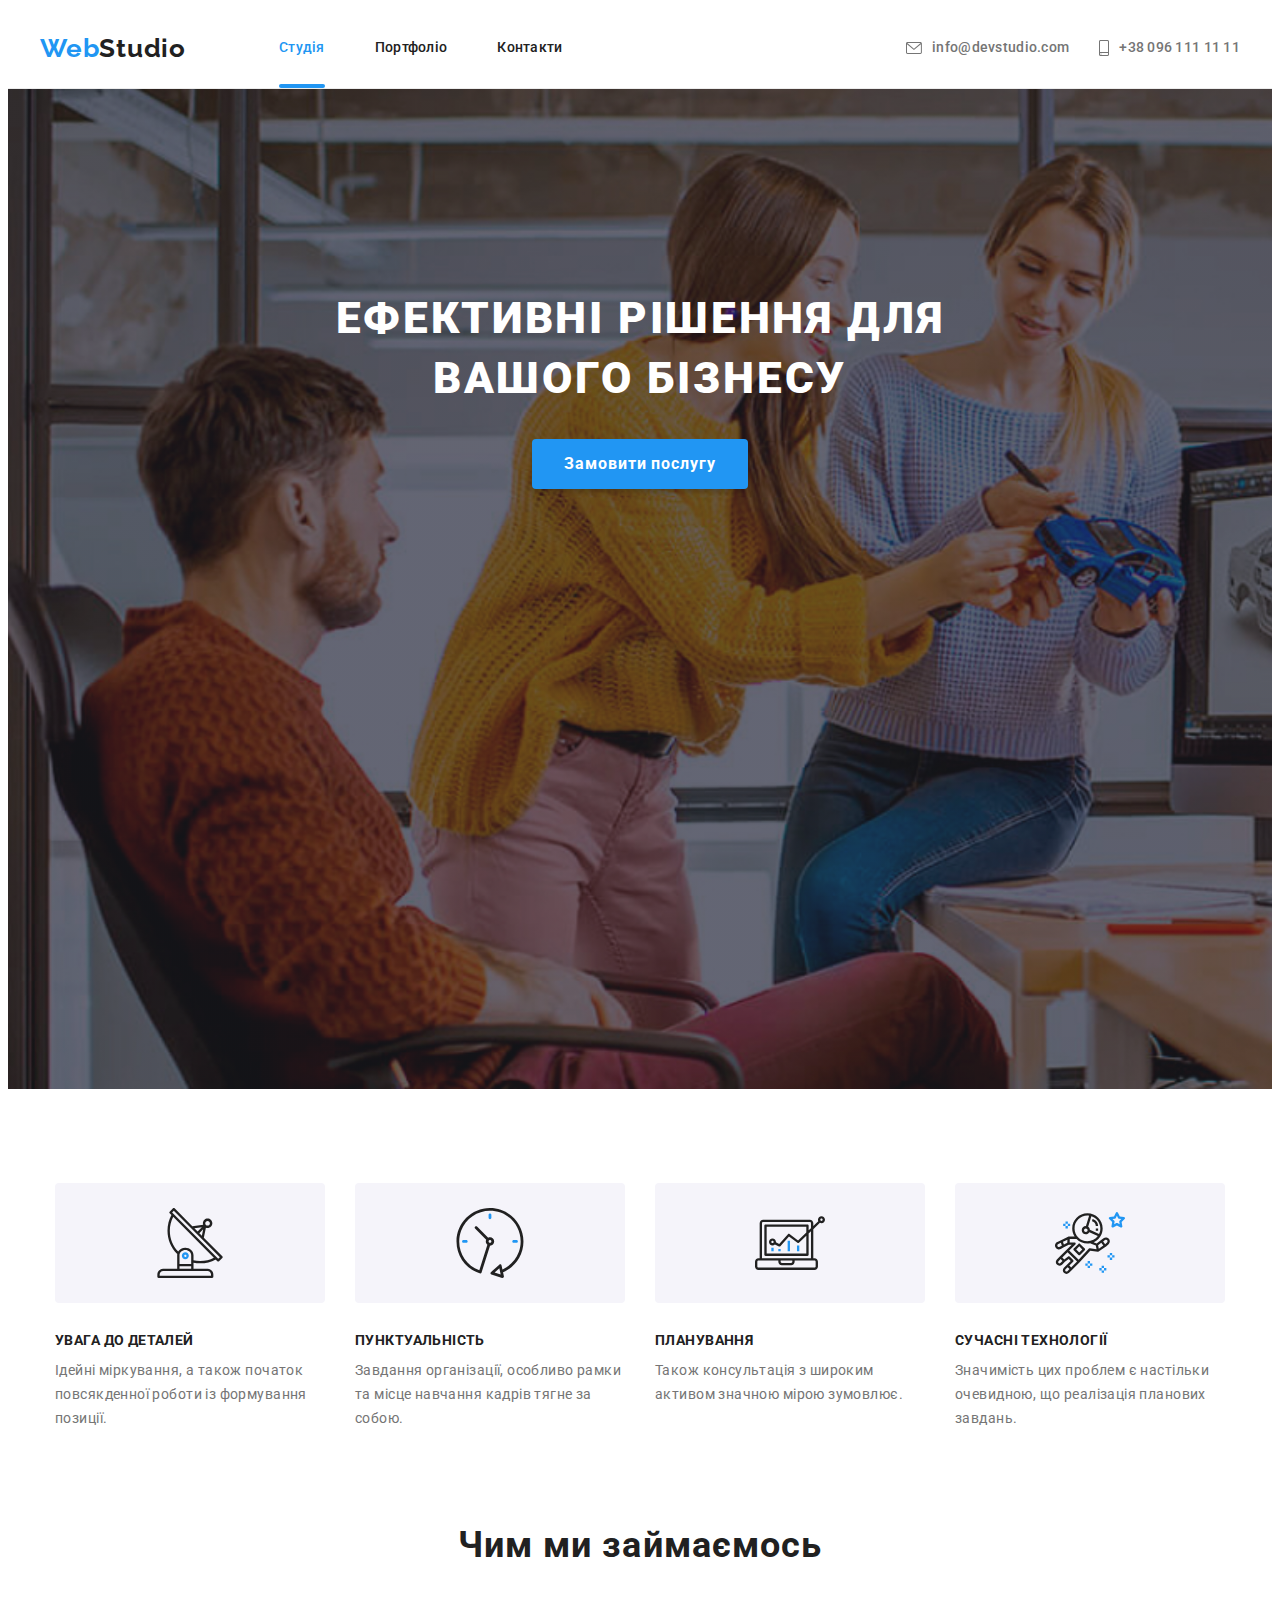
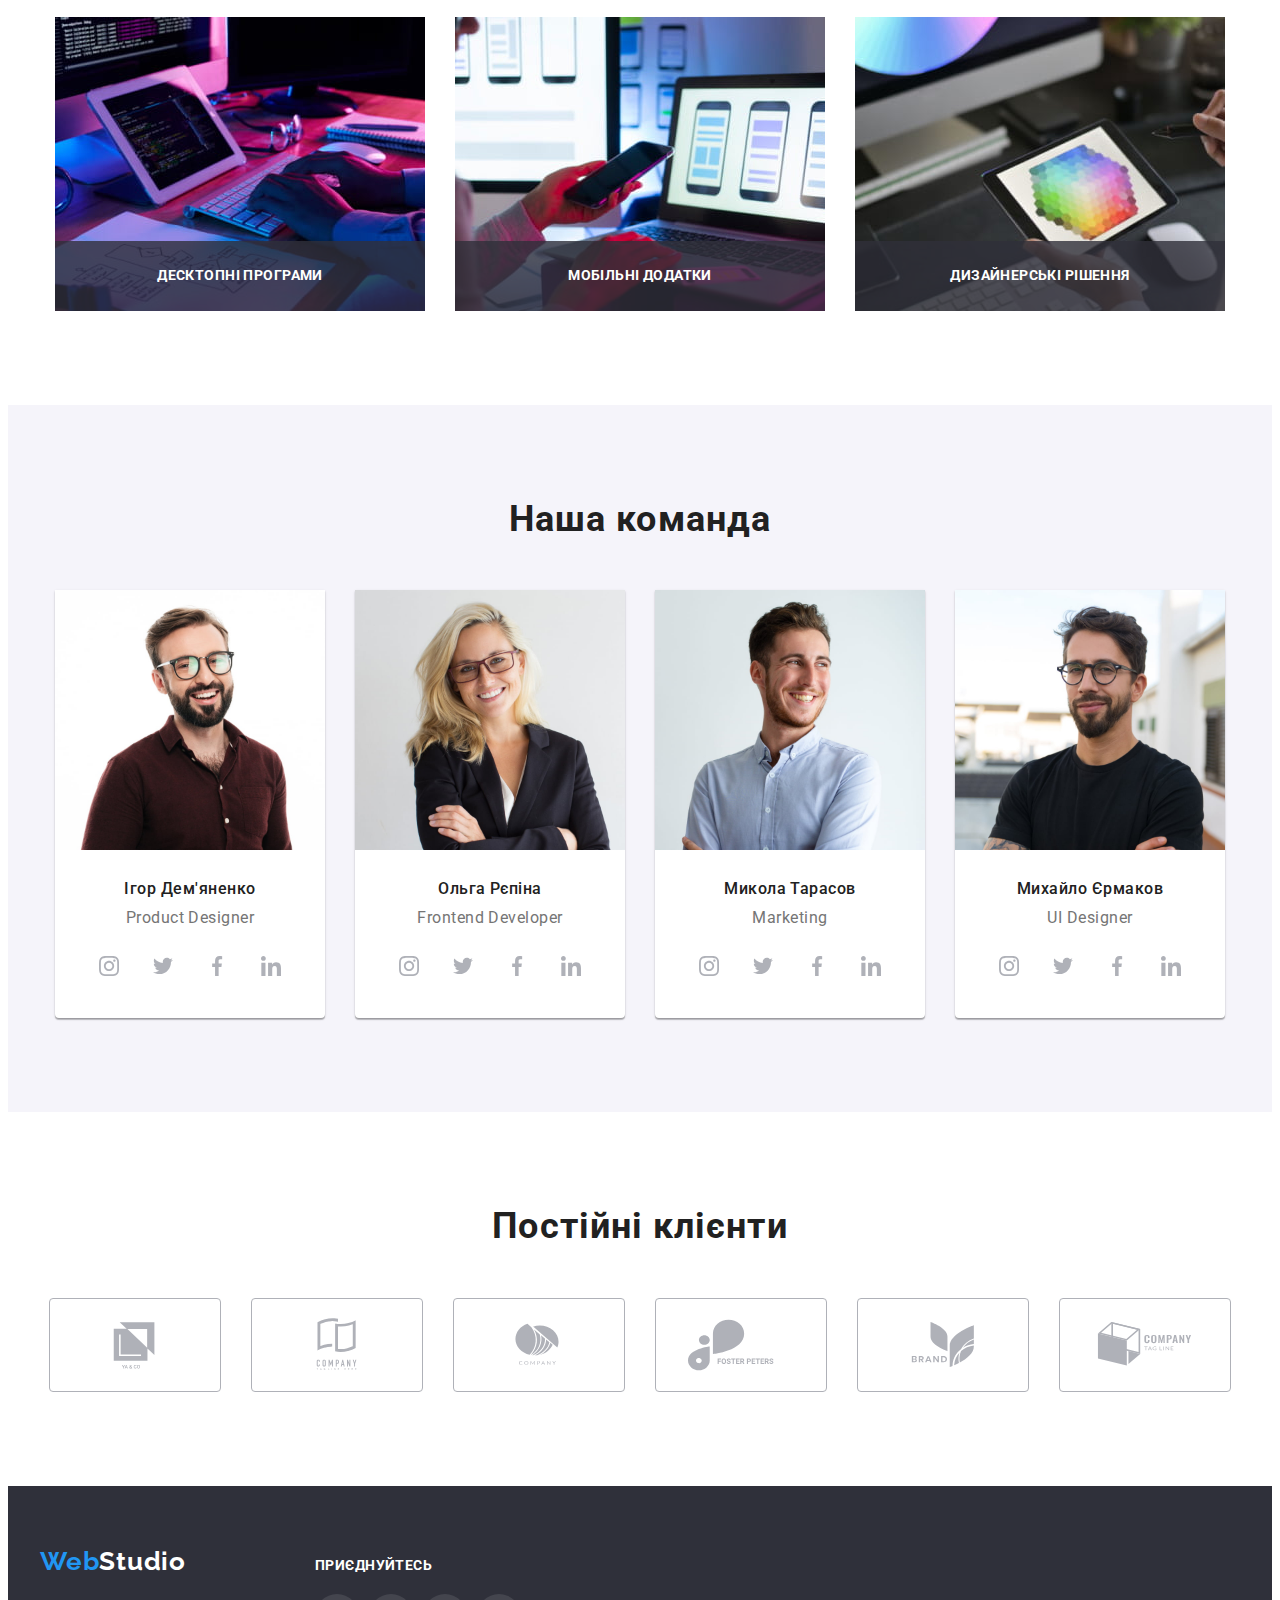
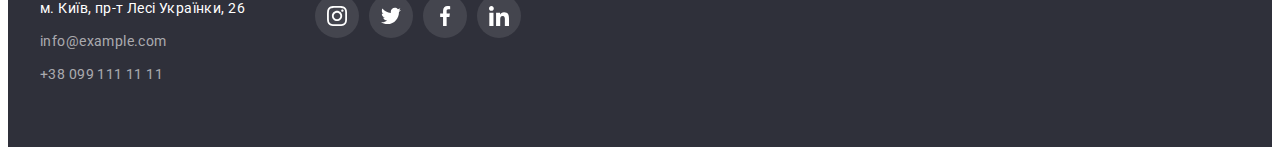
==== commit 8ec998a7: "translate" ====
--- a/index.html
+++ b/index.html
@@ -1,5 +1,5 @@
 <!DOCTYPE html>
-<html lang="ru">
+<html lang="uk">
 
 <head>
     <meta charset="UTF-8">
@@ -30,13 +30,13 @@
                 </a>
                 <ul class="navigation__list">
                     <li class="navigation__item">
-                        <a class="navigation__link current" href="./index.html">Студия</a>
+                        <a class="navigation__link current" href="./index.html">Студія</a>
                     </li>
                     <li class="navigation__item">
-                        <a class="navigation__link" href="./portfolio.html">Портфолио</a>
+                        <a class="navigation__link" href="./portfolio.html">Портфоліо</a>
                     </li>
                     <li class="navigation__item">
-                        <a class="navigation__link" href="#">Контакты</a>
+                        <a class="navigation__link" href="#">Контакти</a>
                     </li>
                 </ul>
             </nav>
@@ -63,15 +63,15 @@
         <!-- hero -->
         <section class="hero hero_owerlay">
             <div class="container">
-                <h1 class="hero__title">Эффективные решения для вашего бизнеса</h1>
-                <button data-modal-open class="hero__button-order button" type="button">Заказать услугу</button>
+                <h1 class="hero__title">Ефективні рішення для вашого бізнесу</h1>
+                <button data-modal-open class="hero__button-order button" type="button">Замовити послугу</button>
             </div>            
         </section>
 
         <!-- features -->
         <section class="features section">
             <div class="container">
-                <h2 class="features__title visually-hidden" aria-hidden="true" tabindex="-1">Наши особенности</h2>
+                <h2 class="features__title visually-hidden" aria-hidden="true" tabindex="-1">Наші особливості</h2>
                 <ul class="features__list">
                     <li class="features__item">
                         <div class="features__icons">
@@ -79,9 +79,8 @@
                                 <use href="./images/icons.svg#antenna-1"></use>
                             </svg>
                         </div>
-                        <h3 class="features__title">Внимание к деталям</h3>
-                        <p class="features__description">Идейные соображения, а также начало повседневной работы по формированию
-                            позиции.</p>
+                        <h3 class="features__title">Увага до деталей</h3>
+                        <p class="features__description">Ідейні міркування, а також початок повсякденної роботи із формування позиції.</p>
                     </li>
                     <li class="features__item">
                         <div class="features__icons">
@@ -89,9 +88,8 @@
                                 <use href="./images/icons.svg#clock-2"></use>
                             </svg>
                         </div>
-                        <h3 class="features__title">Пунктуальность</h3>
-                        <p class="features__description">Задача организации, в особенности же рамки и место обучения кадров влечет за
-                            собой.</p>
+                        <h3 class="features__title">Пунктуальність</h3>
+                        <p class="features__description">Завдання організації, особливо рамки та місце навчання кадрів тягне за собою.</p>
                     </li>
                     <li class="features__item">
                         <div class="features__icons">
@@ -99,9 +97,8 @@
                                 <use href="./images/icons.svg#diagram-3"></use>
                             </svg>
                         </div>
-                        <h3 class="features__title">Планирование</h3>
-                        <p class="features__description">Равным образом консультация с широким активом в значительной степени
-                            обуславливает.</p>
+                        <h3 class="features__title">Планування</h3>
+                        <p class="features__description">Також консультація з широким активом значною мірою зумовлює.</p>
                     </li>
                     <li class="features__item">
                         <div class="features__icons">
@@ -109,9 +106,8 @@
                                 <use href="./images/icons.svg#astronaut-4"></use>
                             </svg>
                         </div>
-                        <h3 class="features__title">Современные технологии</h3>
-                        <p class="features__description">Значимость этих проблем настолько очевидна, что реализация плановых заданий.
-                        </p>
+                        <h3 class="features__title">Сучасні технології</h3>
+                        <p class="features__description">Значимість цих проблем є настільки очевидною, що реалізація планових завдань.</p>
                     </li>
                 </ul>
             </div>            
@@ -120,26 +116,26 @@
         <!-- job-types -->
         <section class="job-types section">
             <div class="container">
-                <h2 class="job-types__title">Чем мы занимаемся</h2>
+                <h2 class="job-types__title">Чим ми займаємось</h2>
                 <ul class="job-types__list">
                     <li class="job-types__item">
                         <div class="job-types-thumb">
-                            <img class="job-types__img" src="./images/job-types/img-1.jpg" width="370" height="294" alt="человек программирует на планшете">
-                            <p class="job-types__subtitle">Десктопные приложения</p>
+                            <img class="job-types__img" src="./images/job-types/img-1.jpg" width="370" height="294" alt="людина програмує на планшеті">
+                            <p class="job-types__subtitle">Десктопні програми</p>
                         </div>
                         
                     </li>
                     <li class="job-types__item">
                         <div class="job-types-thumb">
                             <img class="job-types__img" src="./images/job-types/img-2.jpg" width="370" height="294"
-                            alt="человек смотрит дизайн приложения на мониторе компьютера">
-                            <p class="job-types__subtitle">Мобильные приложения</p>
+                            alt="людина дивиться дизайн програми на моніторі комп'ютера">
+                            <p class="job-types__subtitle">Мобільні додатки</p>
                         </div>                        
                     </li>
                     <li class="job-types__item">
                         <div class="job-types-thumb">
-                            <img class="job-types__img" src="./images/job-types/img-3.jpg" width="370" height="294" alt="на планшете изображена цветовая схема">
-                            <p class="job-types__subtitle">Дизайнерские решения</p>
+                            <img class="job-types__img" src="./images/job-types/img-3.jpg" width="370" height="294" alt="на планшеті зображено колірну схему">
+                            <p class="job-types__subtitle">Дизайнерські рішення</p>
                         </div>                        
                     </li>
                 </ul>
@@ -152,8 +148,8 @@
                 <h2 class="team__title">Наша команда</h2>
                 <ul class="team__list">
                     <li class="team__item">
-                        <img class="team__item-img" src="./images/team/card-1.jpg" width="270" height="260" alt="фото разработчика Игоря Демьяненко">
-                        <h3 class="team__item-title">Игорь Демьяненко</h3>
+                        <img class="team__item-img" src="./images/team/card-1.jpg" width="270" height="260" alt="фото розробника Ігоря Дем'яненко">
+                        <h3 class="team__item-title">Ігор Дем'яненко</h3>
                         <p class="team__item-subtitle">Product Designer</p>
                         <ul class="team__socials-list socials__list">
                             <li class="team__socials-item socials__item">
@@ -187,8 +183,8 @@
                         </ul>
                     </li>
                     <li class="team__item">
-                        <img class="team__item-img" src="./images/team/card-2.jpg" width="270" height="260" alt="фото разработчика Ольги Репиной">
-                        <h3 class="team__item-title">Ольга Репина</h3>
+                        <img class="team__item-img" src="./images/team/card-2.jpg" width="270" height="260" alt="фото розробника Ольги Рєпіної">
+                        <h3 class="team__item-title">Ольга Рєпіна</h3>
                         <p class="team__item-subtitle">Frontend Developer</p>
                         <ul class="team__socials-list socials__list">
                             <li class="team__socials-item socials__item">
@@ -222,8 +218,8 @@
                         </ul>
                     </li>
                     <li class="team__item">
-                        <img class="team__item-img" src="./images/team/card-3.jpg" width="270" height="260" alt="фото разработчика Николая Тарасова">
-                        <h3 class="team__item-title">Николай Тарасов</h3>
+                        <img class="team__item-img" src="./images/team/card-3.jpg" width="270" height="260" alt="фото розробника Миколи Тарасова">
+                        <h3 class="team__item-title">Микола Тарасов</h3>
                         <p class="team__item-subtitle">Marketing</p>
                         <ul class="team__socials-list socials__list">
                             <li class="team__socials-item socials__item">
@@ -257,8 +253,8 @@
                         </ul>
                     </li>
                     <li class="team__item">
-                        <img class="team__item-img" src="./images/team/card-4.jpg" width="270" height="260" alt="фото разработчика Михаила Ермакова">
-                        <h3 class="team__item-title">Михаил Ермаков</h3>
+                        <img class="team__item-img" src="./images/team/card-4.jpg" width="270" height="260" alt="фото розробника Михайла Єрмакова">
+                        <h3 class="team__item-title">Михайло Єрмаков</h3>
                         <p class="team__item-subtitle">UI Designer</p>
                         <ul class="team__socials-list socials__list">
                             <li class="team__socials-item socials__item">
@@ -298,7 +294,7 @@
         <!-- clients -->
         <section class="clients section">
             <div class="container">
-                <h2 class="clients__title">Постоянные клиенты</h2>
+                <h2 class="clients__title">Постійні клієнти</h2>
                 <ul class="clients__list">
                     <li class="clients__item">
                         <a href="#" class="clients__link">
@@ -358,7 +354,7 @@
                         <ul class="address__list">
                             <li class="address__item">
                                 <a class="address__link" href="https://goo.gl/maps/WGsZqFexePuv4Tt99" target="_blank"
-                                    rel="noonoreferrer nofollow">г. Киев, пр-т Леси Украинки, 26</a>
+                                    rel="noonoreferrer nofollow">м. Київ, пр-т Лесі Українки, 26</a>
                             </li>
                             <li class="address__item">
                                 <a class="address__link" href="mailto:info@example.com">info@example.com</a>
@@ -370,7 +366,7 @@
                     </address>
                 </div>
                 <div class="footer__flex-item">
-                    <h2 class="footer__socilas-title">Присоединяйтесь</h2>
+                    <h2 class="footer__socilas-title">Приєднуйтесь</h2>
                     <ul class="footer__socials-list socials__list">
                         <li class="footer__socials-item socials__item">
                             <a class="footer__socials-link socials__link" href="#">
@@ -406,13 +402,13 @@
         </div>        
     </footer>
 
-    <div data-modal class="backdrop">
-        <div class="modal">            
+    <div data-backdrop class="backdrop">
+        <div data-modal class="modal">            
             <button data-modal-close class="modal__close">
                 <svg class="modal__close-icon">
                     <use href="./images/icons.svg#close"></use>
                 </svg>
-            </button>
+            </button>            
         </div>
     </div>
 </body>
--- a/css/styles.css
+++ b/css/styles.css
@@ -132,16 +132,11 @@
 }
 
 .backdrop {
-  position: absolute;
-  top: -1000px;
+  position: fixed;
+  top: 0;
   right: 0;
   bottom: 0;
   left: 0;
-
-  display: flex;
-  justify-content: center;
-  align-items: center;
-
   background: var(--backdrop-bg-color);
   z-index: 999;
   visibility: hidden;
@@ -150,21 +145,37 @@
 }
 
 .backdrop-active {
-  position: fixed;
-  top: 0;
   visibility: visible;
   opacity: 1;
   transition: 250ms ease-in;
 }
 
 .modal {
-  position: relative;
+  position: absolute;
+  top: -1000px;
+  left: 50%;
   height: 581px;
   width: 528px;
+  display: flex;
+  justify-content: center;
+  align-items: center;
   background-color: var(--main-bg-color);
   box-shadow: 0px 1px 3px rgba(0, 0, 0, 0.12), 0px 1px 1px rgba(0, 0, 0, 0.14),
     0px 2px 1px rgba(0, 0, 0, 0.2);
   border-radius: 4px;
+  z-index: 1000;
+  visibility: hidden;
+  opacity: 0;
+  transform: translate(-50%, 0);
+  transition: 250ms ease-in;
+}
+
+.modal-active {
+  visibility: visible;
+  opacity: 1;
+  top: 50%;
+  transform: translate(-50%, -50%);
+  transition: 250ms ease-in;
 }
 
 .modal__close {
@@ -245,12 +256,14 @@
   color: var(--accent-color);
 }
 
-.current.navigation__link::after {
+.current::after,
+.navigation__link:hover::after,
+.navigation__link:focus::after {
   position: absolute;
   bottom: 0;
-  right: 50%;
-  transform: translateX(50%);
+  right: 0;
   content: '';
+  display: inline-flex;
   width: 100%;
   height: 4px;
   background-color: var(--accent-color);
@@ -639,6 +652,7 @@
 .projects__overlay {
   position: absolute;
   bottom: 1;
+  min-height: 294px;
   padding: 63px 24px;
   background-color: var(--projects-overlay-bg-color);
   transform: translateY(0);
